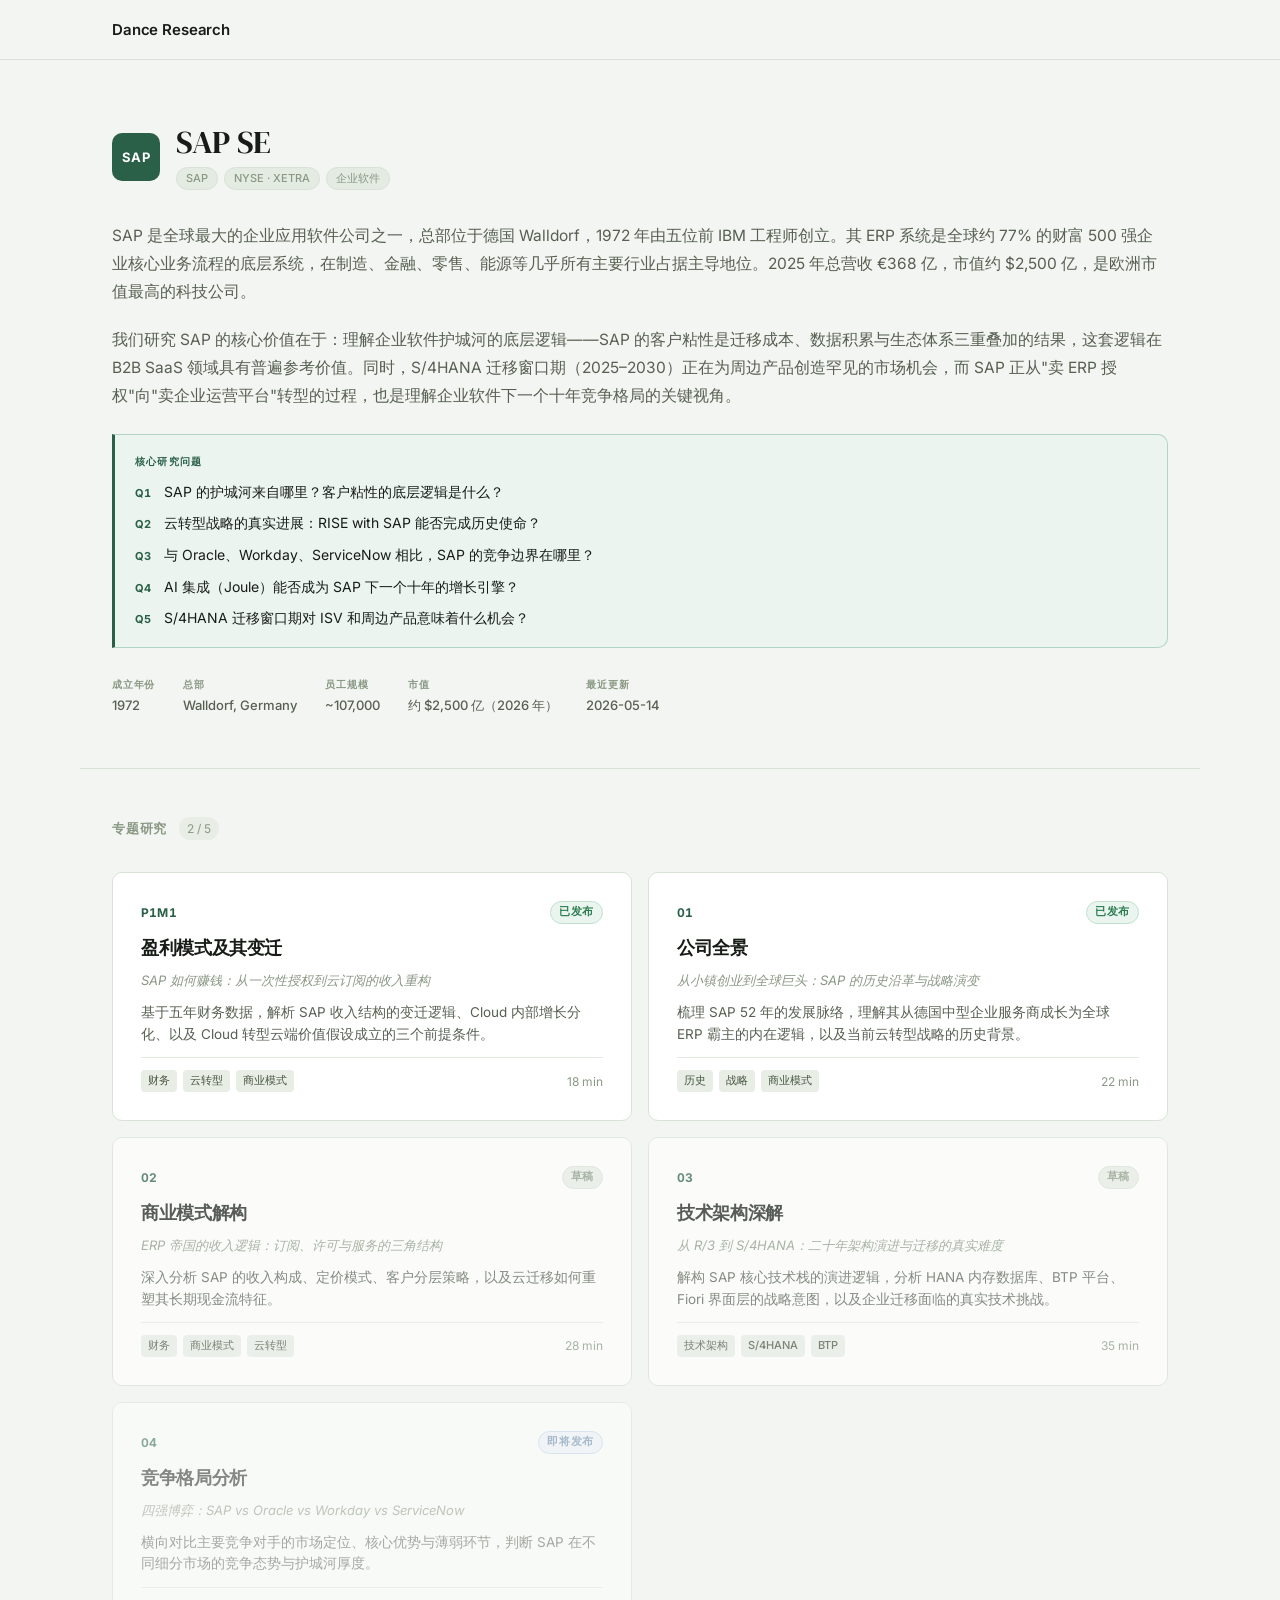
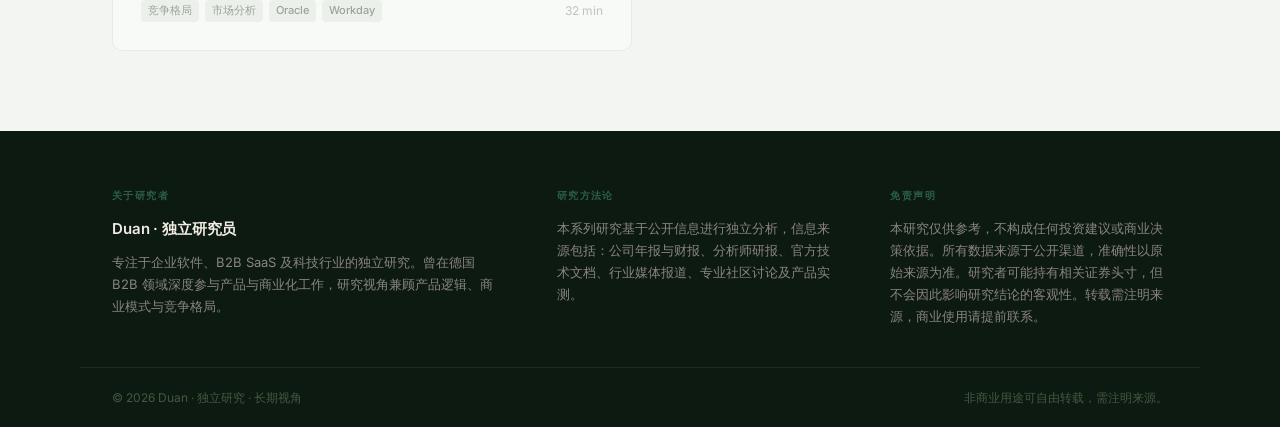
==== index.html @ 8d700269 "init: initial commit of SAP Research project" ====
<!DOCTYPE html>
<html lang="zh-CN">
<head>
  <meta charset="UTF-8">
  <meta name="viewport" content="width=device-width, initial-scale=1.0">
  <title>SAP Research</title>
  <link rel="stylesheet" href="assets/style.css">
</head>
<body>

  <div id="nav-mount"></div>

  <div class="page-layout" id="page-layout">
    <aside class="global-sidebar" id="sidebar-mount"></aside>
    <div class="page-content" id="view"></div>
  </div>

  <script src="config.js"></script>
  <script src="assets/script.js"></script>
  <script src="assets/router.js"></script>
</body>
</html>
---- assets/style.css ----
@import url('https://fonts.googleapis.com/css2?family=Inter:wght@300;400;500;600&family=DM+Serif+Display:ital@0;1&display=swap');

/* ─── Design Tokens ─────────────────────────────────── */
:root {
  --bg:           #F2F5F1;
  --surface:      #FFFFFF;
  --border:       #D9E2D6;
  --border-light: #E4EBE2;

  --text-1: #181C17;
  --text-2: #576052;
  --text-3: #8A9885;

  --accent:       #2A6048;
  --accent-hover: #1E4A36;
  --accent-bg:    #EBF4EF;
  --accent-border:#B2D4C2;

  --tag-bg:       #E8EDE6;
  --tag-text:     #475542;

  --font-sans: 'Inter', -apple-system, BlinkMacSystemFont, sans-serif;
  --font-serif: 'DM Serif Display', Georgia, serif;

  --nav-h: 60px;
  --radius: 6px;
  --radius-lg: 10px;
  --shadow-sm: 0 1px 4px rgba(0,0,0,.06);
  --shadow-md: 0 4px 16px rgba(0,0,0,.08);

  --transition: 150ms ease;
}

/* ─── Reset ──────────────────────────────────────────── */
*, *::before, *::after { box-sizing: border-box; margin: 0; padding: 0; }
html { font-size: 16px; scroll-behavior: smooth; }
body {
  font-family: var(--font-sans);
  background: var(--bg);
  color: var(--text-1);
  line-height: 1.6;
  -webkit-font-smoothing: antialiased;
}
a { color: inherit; text-decoration: none; }
img { max-width: 100%; display: block; }

/* ─── Navigation ─────────────────────────────────────── */
.nav {
  position: sticky;
  top: 0;
  z-index: 100;
  height: var(--nav-h);
  background: rgba(242,245,241,.94);
  backdrop-filter: blur(12px);
  border-bottom: 1px solid var(--border);
  display: flex;
  align-items: center;
}
.nav-inner {
  position: relative;
  width: 100%;
  max-width: 1120px;
  margin: 0 auto;
  padding: 0 32px;
  display: flex;
  align-items: center;
  justify-content: space-between;
}

/* ─── Nav: Sticky Article Title ──────────────────────── */
.nav-center-title {
  position: absolute;
  left: 50%;
  transform: translateX(-50%) translateY(5px);
  font-size: 13.5px;
  font-weight: 500;
  color: var(--text-2);
  opacity: 0;
  pointer-events: none;
  white-space: nowrap;
  overflow: hidden;
  text-overflow: ellipsis;
  max-width: 420px;
  font-family: var(--font-sans);
  transition: opacity 200ms ease, transform 200ms ease;
}
.nav.title-visible .nav-center-title {
  opacity: 1;
  transform: translateX(-50%) translateY(0);
}
.nav-logo {
  display: flex;
  align-items: center;
  gap: 10px;
  font-size: 15px;
  font-weight: 600;
  letter-spacing: -.01em;
  color: var(--text-1);
}
.nav-logo-mark {
  width: 28px;
  height: 28px;
  background: var(--accent);
  border-radius: 6px;
  display: flex;
  align-items: center;
  justify-content: center;
  color: #fff;
  font-size: 13px;
  font-weight: 700;
}
.nav-links {
  display: flex;
  align-items: center;
  gap: 28px;
  list-style: none;
}
.nav-links a {
  font-size: 13.5px;
  color: var(--text-2);
  transition: color var(--transition);
}
.nav-links a:hover { color: var(--text-1); }
.nav-links .active { color: var(--text-1); font-weight: 500; }

/* ─── Breadcrumb ─────────────────────────────────────── */
.breadcrumb {
  display: flex;
  align-items: center;
  gap: 8px;
  font-size: 12.5px;
  color: var(--text-3);
  padding: 16px 0 0;
}
.breadcrumb a { transition: color var(--transition); }
.breadcrumb a:hover { color: var(--text-2); }
.breadcrumb-sep { opacity: .4; }

/* ─── Global Page Layout ─────────────────────────────── */
.page-layout { display: block; }
.page-content { min-width: 0; }
.global-sidebar { display: none; }

/* ─── Hub: Hero ──────────────────────────────────────── */
.hub-hero {
  max-width: 1120px;
  margin: 0 auto;
  padding: 64px 32px 52px;
}

/* Logo + company name row */
.hub-company-id {
  display: flex;
  align-items: center;
  gap: 16px;
  margin-bottom: 32px;
}
.hub-logo {
  width: 48px;
  height: 48px;
  background: var(--accent);
  border-radius: 10px;
  display: flex;
  align-items: center;
  justify-content: center;
  font-size: 13px;
  font-weight: 700;
  color: #fff;
  letter-spacing: .04em;
  font-family: var(--font-sans);
  flex-shrink: 0;
}
.hub-hero-name {
  font-size: 32px;
  font-weight: 400;
  letter-spacing: -.01em;
  line-height: 1.15;
  color: var(--text-1);
  margin-bottom: 6px;
  font-family: var(--font-serif);
}
.hub-hero-badges {
  display: flex;
  gap: 6px;
  flex-wrap: wrap;
}
.hub-hero-badge {
  font-size: 11px;
  font-weight: 500;
  color: var(--text-3);
  background: var(--border-light);
  border: 1px solid var(--border);
  border-radius: 20px;
  padding: 2px 9px;
  font-family: var(--font-sans);
}

/* Body paragraphs */
.hub-para {
  font-size: 15.5px;
  line-height: 1.8;
  color: var(--text-2);
  font-family: var(--font-sans);
  margin-bottom: 20px;
}
.hub-para-motivation {
  color: var(--text-2);
}

/* Compact meta row */
.hub-meta-row {
  display: flex;
  gap: 28px;
  flex-wrap: wrap;
  margin-top: 28px;
}
.hub-meta-item {
  display: flex;
  flex-direction: column;
  gap: 3px;
}
.hub-meta-label {
  font-size: 10px;
  font-weight: 600;
  letter-spacing: .08em;
  text-transform: uppercase;
  color: var(--text-3);
  font-family: var(--font-sans);
}
.hub-meta-value {
  font-size: 13px;
  font-weight: 500;
  color: var(--text-2);
  font-family: var(--font-sans);
}

/* ─── Hub: Core Questions ────────────────────────────── */
.hub-questions {
  background: var(--accent-bg);
  border: 1px solid var(--accent-border);
  border-left: 3px solid var(--accent);
  border-radius: 0 var(--radius-lg) var(--radius-lg) 0;
  padding: 18px 20px;
  margin: 24px 0 28px;
  display: flex;
  flex-direction: column;
  gap: 10px;
}
.hub-questions-label {
  font-size: 10px;
  font-weight: 700;
  letter-spacing: .12em;
  text-transform: uppercase;
  color: var(--accent);
  margin-bottom: 2px;
}
.hub-question-item {
  display: flex;
  gap: 12px;
  align-items: baseline;
}
.hub-question-num {
  font-size: 11px;
  font-weight: 700;
  color: var(--accent);
  font-variant-numeric: tabular-nums;
  letter-spacing: .04em;
  flex-shrink: 0;
}
.hub-question-text {
  font-size: 14px;
  line-height: 1.55;
  color: var(--text-1);
}

/* ─── Hub: Topics ────────────────────────────────────── */
.hub-topics {
  max-width: 1120px;
  margin: 0 auto;
  padding: 48px 32px 80px;
  border-top: 1px solid var(--border);
}
.section-header {
  display: flex;
  align-items: baseline;
  gap: 12px;
  margin-bottom: 32px;
}
.section-title {
  font-size: 13px;
  font-weight: 600;
  letter-spacing: .06em;
  text-transform: uppercase;
  color: var(--text-3);
}
.section-count {
  font-size: 12px;
  color: var(--text-3);
  background: var(--tag-bg);
  border-radius: 20px;
  padding: 2px 8px;
}
.topics-grid {
  display: grid;
  grid-template-columns: repeat(2, 1fr);
  gap: 16px;
}
.topic-card {
  background: var(--surface);
  border: 1px solid var(--border);
  border-radius: var(--radius-lg);
  padding: 28px;
  position: relative;
  transition: border-color var(--transition), box-shadow var(--transition), transform var(--transition);
  display: flex;
  flex-direction: column;
  gap: 12px;
}
.topic-card:hover {
  border-color: var(--accent-border);
  box-shadow: var(--shadow-md);
  transform: translateY(-2px);
}
.topic-card.draft { opacity: .7; pointer-events: none; }
.topic-card.coming { opacity: .5; pointer-events: none; }
.topic-card-top {
  display: flex;
  align-items: center;
  justify-content: space-between;
}
.topic-num {
  font-size: 12px;
  font-weight: 700;
  color: var(--accent);
  font-variant-numeric: tabular-nums;
  letter-spacing: .02em;
}
.topic-status {
  font-size: 10.5px;
  font-weight: 600;
  letter-spacing: .06em;
  text-transform: uppercase;
  padding: 2px 8px;
  border-radius: 20px;
}
.status-published {
  background: #EAF5F0;
  color: #2E7D52;
  border: 1px solid #BFE0D0;
}
.status-draft {
  background: var(--tag-bg);
  color: var(--text-3);
  border: 1px solid var(--border);
}
.status-coming {
  background: #EFF4FB;
  color: #5E7FAA;
  border: 1px solid #C2D3EC;
}
.topic-title {
  font-size: 18px;
  font-weight: 600;
  letter-spacing: -.02em;
  line-height: 1.3;
  color: var(--text-1);
}
.topic-subtitle {
  font-size: 13px;
  color: var(--text-3);
  line-height: 1.45;
  font-style: italic;
}
.topic-summary {
  font-size: 13.5px;
  line-height: 1.6;
  color: var(--text-2);
  flex: 1;
}
.topic-footer {
  display: flex;
  align-items: center;
  justify-content: space-between;
  padding-top: 12px;
  border-top: 1px solid var(--border-light);
}
.topic-tags {
  display: flex;
  gap: 6px;
  flex-wrap: wrap;
}
.tag {
  font-size: 11px;
  font-weight: 500;
  color: var(--tag-text);
  background: var(--tag-bg);
  border-radius: 4px;
  padding: 2px 7px;
}
.topic-read-meta {
  font-size: 12px;
  color: var(--text-3);
  white-space: nowrap;
}

/* ─── Global Sidebar ─────────────────────────────────── */
.global-sidebar {
  position: sticky;
  top: var(--nav-h);
  height: calc(100vh - var(--nav-h));
  overflow-y: auto;
  border-right: 1px solid var(--border);
  background: var(--surface);
  scrollbar-width: thin;
  scrollbar-color: var(--border) transparent;
}
.sidebar-inner {
  padding: 24px 18px 32px;
}
.sidebar-header {
  font-size: 10px;
  font-weight: 700;
  letter-spacing: .12em;
  text-transform: uppercase;
  color: var(--text-3);
  margin-bottom: 6px;
}
.sidebar-series {
  font-size: 13.5px;
  font-weight: 600;
  color: var(--text-1);
  letter-spacing: -.01em;
  line-height: 1.3;
}
.sidebar-divider {
  height: 1px;
  background: var(--border-light);
  margin: 14px 0;
}
.sidebar-list {
  list-style: none;
  display: flex;
  flex-direction: column;
  gap: 1px;
}
.sidebar-item a,
.sidebar-item .sidebar-link-disabled {
  display: flex;
  align-items: center;
  gap: 8px;
  padding: 7px 8px;
  border-radius: var(--radius);
  text-decoration: none;
  transition: background var(--transition);
}
.sidebar-item a { cursor: pointer; }
.sidebar-item a:hover { background: var(--accent-bg); }
.sidebar-item.active a { background: var(--accent-bg); color: var(--accent); }
.sidebar-item.active .sidebar-num { color: var(--accent); }
.sidebar-item.active .sidebar-title-text { color: var(--accent); font-weight: 500; }
.sidebar-item .sidebar-link-disabled { cursor: default; opacity: .45; }
.sidebar-num {
  font-size: 10.5px;
  font-weight: 700;
  color: var(--accent);
  font-variant-numeric: tabular-nums;
  letter-spacing: .03em;
  flex-shrink: 0;
  min-width: 30px;
}
.sidebar-item .sidebar-link-disabled .sidebar-num { color: var(--text-3); }
.sidebar-title-text {
  font-size: 12.5px;
  line-height: 1.35;
  color: var(--text-1);
  flex: 1;
}
.sidebar-dot {
  width: 6px;
  height: 6px;
  border-radius: 50%;
  flex-shrink: 0;
}
.dot-published { background: #2E7D52; }
.dot-draft     { background: var(--border); }
.dot-coming    { background: #5E7FAA; }
.sidebar-period {
  font-size: 11px;
  color: var(--text-3);
  line-height: 1.5;
}

/* ─── About Page ─────────────────────────────────────── */
.about-wrap {
  padding: 40px 48px 80px;
  max-width: 800px;
}
.about-label {
  font-size: 10.5px;
  font-weight: 700;
  letter-spacing: .1em;
  text-transform: uppercase;
  color: var(--accent);
  margin-bottom: 10px;
}
.about-title {
  font-family: var(--font-serif);
  font-size: 26px;
  font-weight: 400;
  color: var(--text-1);
  margin-bottom: 16px;
  letter-spacing: -.01em;
  line-height: 1.25;
}
.about-body {
  font-size: 15px;
  line-height: 1.8;
  color: var(--text-2);
}
.about-body p { margin-bottom: 14px; }
.about-body p:last-child { margin-bottom: 0; }
.about-section { margin-bottom: 0; }
.about-divider {
  border: none;
  border-top: 1px solid var(--border);
  margin: 40px 0;
}

/* ─── Article Layout ─────────────────────────────────── */
.article-wrap {
  max-width: 1060px;
  margin: 0 auto;
  padding: 0;
}
.article-header {
  padding: 48px 0 40px;
  border-bottom: 1px solid var(--border);
  margin-bottom: 48px;
}
.article-topic-label {
  font-size: 11px;
  font-weight: 600;
  letter-spacing: .1em;
  text-transform: uppercase;
  color: var(--accent);
  margin-bottom: 16px;
}
.article-title {
  font-family: var(--font-serif);
  font-size: 40px;
  font-weight: 400;
  letter-spacing: -.01em;
  line-height: 1.15;
  color: var(--text-1);
  max-width: 700px;
  margin-bottom: 12px;
}
.article-subtitle {
  font-family: var(--font-serif);
  font-size: 17px;
  line-height: 1.55;
  color: var(--text-2);
  max-width: 640px;
  margin-bottom: 24px;
}
.article-meta {
  display: flex;
  align-items: center;
  gap: 16px;
  flex-wrap: wrap;
}
.article-meta-item {
  font-size: 12.5px;
  color: var(--text-3);
  display: flex;
  align-items: center;
  gap: 5px;
}
.article-meta-item svg { opacity: .5; }
.article-meta-divider {
  width: 3px;
  height: 3px;
  border-radius: 50%;
  background: var(--text-3);
  opacity: .4;
}

/* Article body — flex, content + sticky TOC */
.article-body {
  display: flex;
  align-items: flex-start;
  gap: 24px;
  padding-bottom: 80px;
}
.article-content {
  flex: 1;
  max-width: 740px;
  min-width: 0;
}

/* TOC panel — collapsed by default, expand on hover */
.toc-panel {
  width: 26px;
  flex-shrink: 0;
  overflow: hidden;
  opacity: 0.35;
  transition: width 220ms ease, opacity 180ms ease;
  cursor: pointer;
}
.toc-panel:hover {
  width: 220px;
  opacity: 1;
}
.toc-panel.scroll-dimmed        { opacity: 0.12; }
.toc-panel.scroll-dimmed:hover  { opacity: 1; }

.toc-inner {
  position: sticky;
  top: calc(var(--nav-h) + 24px);
  min-width: 220px;
  max-height: calc(100vh - var(--nav-h) - 48px);
  overflow-y: auto;
  overflow-x: hidden;
  padding: 10px 0;
  scrollbar-width: none;
}
.toc-inner::-webkit-scrollbar { display: none; }
.toc-title {
  font-size: 10.5px;
  font-weight: 600;
  letter-spacing: .1em;
  text-transform: uppercase;
  color: var(--text-3);
  margin-bottom: 14px;
}
.toc-list {
  list-style: none;
  display: flex;
  flex-direction: column;
  gap: 2px;
}
.toc-item a {
  display: block;
  font-size: 12.5px;
  line-height: 1.45;
  color: var(--text-3);
  padding: 4px 10px;
  border-left: 2px solid var(--border);
  transition: color var(--transition), border-color var(--transition);
}
.toc-item a:hover { color: var(--text-2); border-color: var(--text-3); }
.toc-item.active a { color: var(--accent); border-color: var(--accent); font-weight: 500; }
.toc-item.h3 a { padding-left: 20px; font-size: 12px; }

/* ─── TOC Item Components (used inside .toc-inner) ───── */
.toc-float-header {
  font-size: 10px;
  font-weight: 700;
  letter-spacing: .12em;
  text-transform: uppercase;
  color: var(--text-3);
  padding: 2px 6px 8px 6px;
  border-bottom: 1px solid var(--border-light);
  margin-bottom: 4px;
  white-space: nowrap;
  font-family: var(--font-sans);
}
.toc-float-item {
  display: flex;
  align-items: center;
  text-decoration: none;
  color: inherit;
  padding: 3px 0;
  transition: background var(--transition);
}
.toc-float-dot {
  width: 26px;
  display: flex;
  align-items: center;
  justify-content: center;
  flex-shrink: 0;
}
.toc-float-dot-inner {
  width: 5px;
  height: 5px;
  border-radius: 50%;
  background: var(--border);
  flex-shrink: 0;
  transition: background var(--transition), transform var(--transition);
}
.toc-float-item.h3 .toc-float-dot-inner {
  width: 3px;
  height: 3px;
}
.toc-float-item.active .toc-float-dot-inner {
  background: var(--accent);
  transform: scale(1.3);
}
.toc-float-text {
  font-size: 12px;
  line-height: 1.4;
  color: var(--text-3);
  white-space: nowrap;
  overflow: hidden;
  text-overflow: ellipsis;
  max-width: 188px;
  font-family: var(--font-sans);
  transition: color var(--transition);
}
.toc-float-item.h3 .toc-float-text {
  font-size: 11px;
  padding-left: 6px;
}
.toc-float-item:hover .toc-float-text { color: var(--text-2); }
.toc-float-item.active .toc-float-text {
  color: var(--accent);
  font-weight: 500;
}

/* ─── Home Page: Sidebar Always Visible ──────────────── */
.page-layout.has-sidebar {
  display: flex;
  align-items: flex-start;
  max-width: 1120px;
  margin: 0 auto;
}
.page-layout.has-sidebar .page-content {
  flex: 1;
  min-width: 0;
  order: 0;
}
.page-layout.has-sidebar .global-sidebar {
  display: block;
  width: 260px;
  flex-shrink: 0;
  order: 1;
  position: sticky;
  top: var(--nav-h);
  height: calc(100vh - var(--nav-h));
  overflow-y: auto;
  border-left: 1px solid var(--border);
  background: var(--surface);
  scrollbar-width: thin;
  scrollbar-color: var(--border) transparent;
}

/* ─── Article Typography ─────────────────────────────── */
.article-content h2 {
  font-family: var(--font-serif);
  font-size: 26px;
  font-weight: 400;
  letter-spacing: -.01em;
  line-height: 1.25;
  color: var(--text-1);
  margin-top: 60px;
  margin-bottom: 18px;
  padding-top: 28px;
  border-top: 1px solid var(--border);
}
.article-content h2:first-child {
  margin-top: 0;
  border-top: none;
  padding-top: 0;
}
.article-content h3 {
  font-family: var(--font-sans);
  font-size: 15px;
  font-weight: 600;
  letter-spacing: .01em;
  text-transform: uppercase;
  color: var(--text-2);
  margin-top: 36px;
  margin-bottom: 12px;
}
.article-content p {
  font-family: var(--font-sans);
  font-size: 15.5px;
  line-height: 1.85;
  color: var(--text-1);
  margin-bottom: 18px;
}
.article-content ul, .article-content ol {
  font-family: var(--font-sans);
  font-size: 15px;
  line-height: 1.75;
  color: var(--text-1);
  padding-left: 20px;
  margin-bottom: 18px;
  display: flex;
  flex-direction: column;
  gap: 4px;
}
.article-content li::marker { color: var(--accent); }
.article-content strong {
  font-weight: 600;
  color: var(--text-1);
  font-family: var(--font-sans);
  font-size: .94em;
}
.article-content blockquote {
  margin: 28px 0;
  padding: 16px 20px;
  border-left: 3px solid var(--accent);
  background: var(--accent-bg);
  border-radius: 0 var(--radius) var(--radius) 0;
}
.article-content blockquote p {
  color: var(--text-2);
  font-style: italic;
  margin-bottom: 0;
  font-size: 15px;
  font-family: var(--font-serif);
}
.article-content .section-num {
  display: inline-block;
  font-size: 11px;
  font-weight: 700;
  color: var(--accent);
  letter-spacing: .08em;
  margin-bottom: 6px;
  font-family: var(--font-sans);
}

/* Callout box */
.callout {
  background: var(--surface);
  border: 1px solid var(--border);
  border-left: 3px solid var(--accent);
  border-radius: 0 var(--radius-lg) var(--radius-lg) 0;
  padding: 18px 20px;
  margin: 28px 0;
}
.callout-label {
  font-size: 10.5px;
  font-weight: 700;
  letter-spacing: .1em;
  text-transform: uppercase;
  color: var(--accent);
  margin-bottom: 8px;
  font-family: var(--font-sans);
}
.callout p {
  font-size: 14px;
  line-height: 1.65;
  color: var(--text-2);
  margin-bottom: 0;
  font-family: var(--font-sans);
}

/* Inline table */
.data-table {
  width: 100%;
  border-collapse: collapse;
  margin: 24px 0;
  font-family: var(--font-sans);
  font-size: 13.5px;
}
.data-table th {
  text-align: left;
  font-size: 11px;
  font-weight: 600;
  letter-spacing: .06em;
  text-transform: uppercase;
  color: var(--text-3);
  padding: 8px 12px;
  border-bottom: 1px solid var(--border);
}
.data-table td {
  padding: 10px 12px;
  border-bottom: 1px solid var(--border-light);
  color: var(--text-2);
  line-height: 1.5;
}
.data-table tr:last-child td { border-bottom: none; }
.data-table tr:hover td { background: var(--accent-bg); }

/* ─── Article Footer ─────────────────────────────────── */
.article-end {
  margin-top: 64px;
  padding-top: 32px;
  border-top: 1px solid var(--border);
}
.article-end-section {
  margin-bottom: 28px;
}
.article-end-label {
  font-size: 10.5px;
  font-weight: 600;
  letter-spacing: .1em;
  text-transform: uppercase;
  color: var(--text-3);
  margin-bottom: 10px;
  font-family: var(--font-sans);
}
.article-end p, .article-end li {
  font-size: 13px;
  line-height: 1.65;
  color: var(--text-3);
  font-family: var(--font-sans);
}
.article-end ul { padding-left: 16px; }
.article-end li { margin-bottom: 4px; }

/* ─── Rich Footer ────────────────────────────────────── */
.page-footer {
  background: #0D1A12;
  margin-top: 0;
}
.footer-body {
  max-width: 1120px;
  margin: 0 auto;
  padding: 56px 32px 40px;
  display: grid;
  grid-template-columns: 1.4fr 1fr 1fr;
  gap: 56px;
}
.footer-col-label {
  font-size: 10px;
  font-weight: 700;
  letter-spacing: .14em;
  text-transform: uppercase;
  color: var(--accent);
  margin-bottom: 14px;
  font-family: var(--font-sans);
}
.footer-col-title {
  font-size: 15px;
  font-weight: 600;
  color: #F0EBE3;
  margin-bottom: 10px;
  font-family: var(--font-sans);
  letter-spacing: -.01em;
}
.footer-col-body {
  font-size: 13px;
  line-height: 1.7;
  color: #8A8480;
  font-family: var(--font-sans);
}
.footer-col-body p { margin-bottom: 10px; }
.footer-col-body p:last-child { margin-bottom: 0; }

.footer-bar {
  border-top: 1px solid #1C2E22;
  max-width: 1120px;
  margin: 0 auto;
  padding: 20px 32px;
  display: flex;
  align-items: center;
  justify-content: space-between;
}
.footer-bar-left {
  font-size: 12px;
  color: #445840;
  font-family: var(--font-sans);
}
.footer-bar-right {
  font-size: 12px;
  color: #445840;
  font-family: var(--font-sans);
}

/* ─── SPA View States ────────────────────────────────── */
.view-loading {
  padding: 80px 40px;
  color: var(--text-3);
  font-size: 14px;
}
.view-error {
  padding: 80px 40px;
  color: var(--text-2);
  font-size: 15px;
  line-height: 1.8;
}
.view-error code {
  font-family: 'SF Mono', 'Fira Code', monospace;
  background: var(--tag-bg);
  padding: 2px 6px;
  border-radius: 4px;
  font-size: 13px;
}
.view-error a {
  color: var(--accent);
}
.view-error a:hover {
  text-decoration: underline;
}

/* ─── Responsive ─────────────────────────────────────── */
@media (max-width: 960px) {
  .topics-grid { grid-template-columns: 1fr; }
  .article-body { flex-direction: column; }
  .toc-panel { display: none; }
  .page-layout.has-sidebar { display: block; }
  .page-layout.has-sidebar .global-sidebar { display: none; }
}
@media (max-width: 600px) {
  .nav-links { display: none; }
  .nav-center-title { display: none; }
  .hub-hero { padding: 40px 20px 36px; }
  .hub-topics { padding: 32px 20px 60px; }
  .article-wrap { padding: 0 20px 0; }
  .article-body { padding-bottom: 60px; }
  .hub-hero-name { font-size: 26px; }
  .article-title { font-size: 28px; }
}
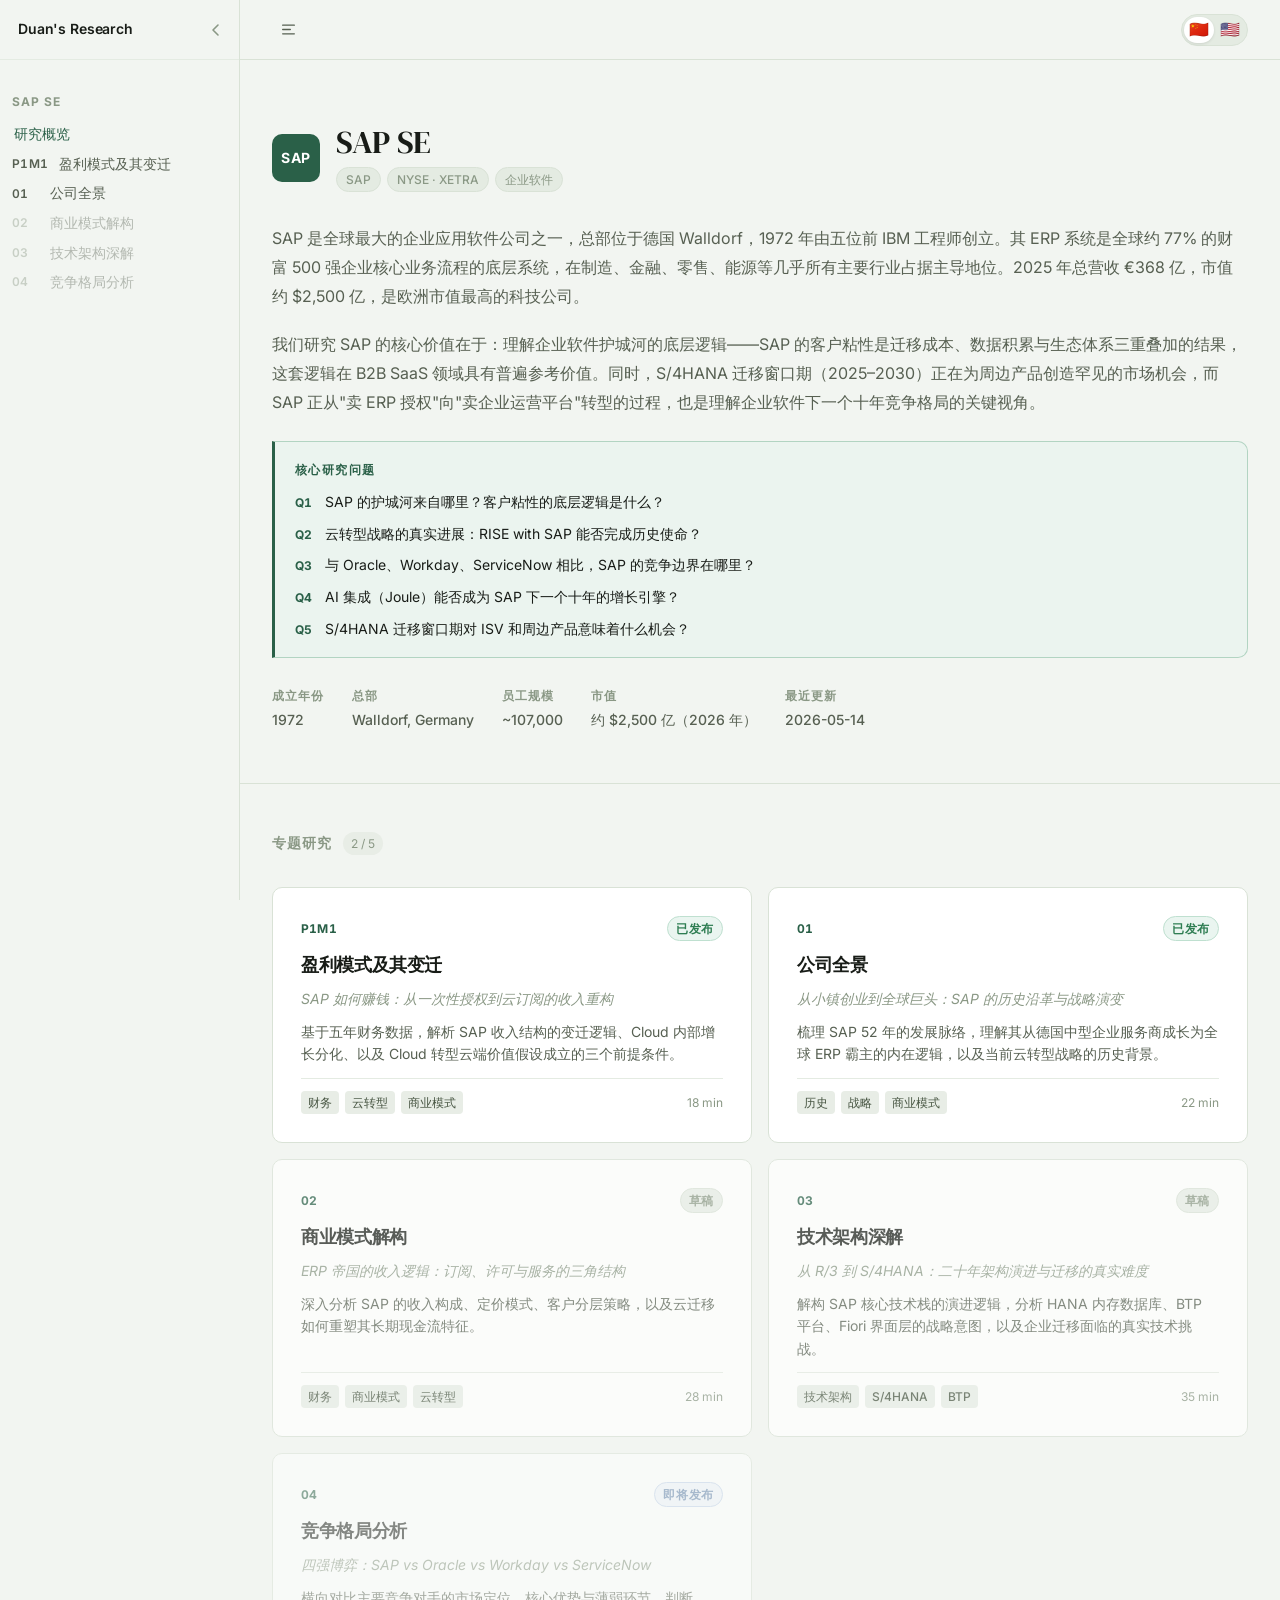
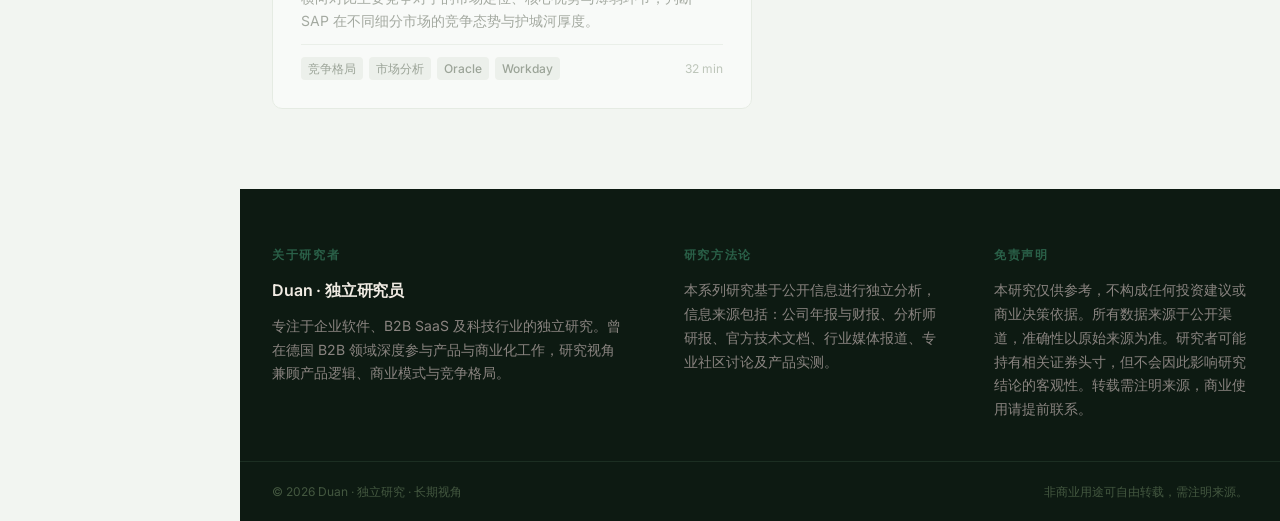
==== commit 9971fd01: "refactor: migrate to docs-style left sidebar layout - Replace right-side hub sidebar with persistent" ====
--- a/index.html
+++ b/index.html
@@ -8,11 +8,27 @@
 </head>
 <body>
 
-  <div id="nav-mount"></div>
+  <div class="app-shell" id="app-shell">
 
-  <div class="page-layout" id="page-layout">
-    <aside class="global-sidebar" id="sidebar-mount"></aside>
-    <div class="page-content" id="view"></div>
+    <!-- Left sidebar (persistent docs-style navigation) -->
+    <aside class="left-sidebar" id="left-sidebar">
+      <div class="left-sidebar-header">
+        <a href="#/" class="left-sidebar-brand">Duan's Research</a>
+        <button class="sidebar-collapse-btn" onclick="toggleSidebar()" title="收起侧边栏" aria-label="收起侧边栏">
+          <svg width="14" height="14" viewBox="0 0 14 14" fill="none" xmlns="http://www.w3.org/2000/svg">
+            <path d="M9 2L4 7L9 12" stroke="currentColor" stroke-width="1.6" stroke-linecap="round" stroke-linejoin="round"/>
+          </svg>
+        </button>
+      </div>
+      <div id="sidebar-mount"></div>
+    </aside>
+
+    <!-- Right content column -->
+    <div class="app-content" id="app-content">
+      <div id="nav-mount"></div>
+      <div class="page-content" id="view"></div>
+    </div>
+
   </div>
 
   <script src="config.js"></script>
--- a/assets/style.css
+++ b/assets/style.css
@@ -22,6 +22,16 @@
   --font-sans: 'Inter', -apple-system, BlinkMacSystemFont, sans-serif;
   --font-serif: 'DM Serif Display', Georgia, serif;
 
+  /* ── Font size scale ── */
+  --fs-annotation: 12px;   /* labels, captions, table headers, tags, footnotes */
+  --fs-ui:         14px;   /* nav, tables, TOC, meta, breadcrumb, sidebar body */
+  --fs-body:       16px;   /* article paragraphs, h3 */
+  --fs-heading-sm: 18px;   /* card titles, article subtitle */
+  --fs-heading:    24px;   /* h2 section headings */
+  --fs-heading-lg: 32px;   /* hero / page-level titles */
+  --fs-display:    40px;   /* article main title */
+  --fs-stat:       28px;   /* data visualisation large numbers */
+
   --nav-h: 60px;
   --radius: 6px;
   --radius-lg: 10px;
@@ -29,6 +39,8 @@
   --shadow-md: 0 4px 16px rgba(0,0,0,.08);
 
   --transition: 150ms ease;
+
+  --page-gutter: 32px;
 }
 
 /* ─── Reset ──────────────────────────────────────────── */
@@ -61,7 +73,7 @@
   width: 100%;
   max-width: 1120px;
   margin: 0 auto;
-  padding: 0 32px;
+  padding: 0 var(--page-gutter);
   display: flex;
   align-items: center;
   justify-content: space-between;
@@ -72,7 +84,7 @@
   position: absolute;
   left: 50%;
   transform: translateX(-50%) translateY(5px);
-  font-size: 13.5px;
+  font-size: var(--fs-ui);
   font-weight: 500;
   color: var(--text-2);
   opacity: 0;
@@ -92,7 +104,7 @@
   display: flex;
   align-items: center;
   gap: 10px;
-  font-size: 15px;
+  font-size: var(--fs-body);
   font-weight: 600;
   letter-spacing: -.01em;
   color: var(--text-1);
@@ -106,7 +118,7 @@
   align-items: center;
   justify-content: center;
   color: #fff;
-  font-size: 13px;
+  font-size: var(--fs-ui);
   font-weight: 700;
 }
 .nav-links {
@@ -116,19 +128,68 @@
   list-style: none;
 }
 .nav-links a {
-  font-size: 13.5px;
+  font-size: var(--fs-ui);
   color: var(--text-2);
   transition: color var(--transition);
 }
 .nav-links a:hover { color: var(--text-1); }
 .nav-links .active { color: var(--text-1); font-weight: 500; }
 
+/* ─── Language Switcher ─────────────────────────────── */
+.lang-switcher {
+  display: flex;
+  align-items: center;
+  gap: 1px;
+  background: var(--border-light);
+  border: 1px solid var(--border);
+  border-radius: 20px;
+  padding: 2px;
+}
+.lang-btn {
+  display: flex;
+  align-items: center;
+  justify-content: center;
+  width: 30px;
+  height: 26px;
+  border: none;
+  background: transparent;
+  border-radius: 16px;
+  cursor: pointer;
+  font-size: 16px;
+  line-height: 1;
+  transition: background var(--transition), box-shadow var(--transition);
+  user-select: none;
+}
+.lang-btn.active {
+  background: var(--surface);
+  box-shadow: 0 1px 3px rgba(0,0,0,.10);
+}
+.lang-btn:hover:not(.active) {
+  background: rgba(255,255,255,.55);
+}
+.lang-tooltip {
+  position: fixed;
+  transform: translateX(-50%);
+  background: var(--text-1);
+  color: #fff;
+  font-size: var(--fs-annotation);
+  font-family: var(--font-sans);
+  padding: 5px 10px;
+  border-radius: var(--radius);
+  pointer-events: none;
+  opacity: 0;
+  transition: opacity 150ms ease;
+  white-space: nowrap;
+  z-index: 200;
+}
+.lang-tooltip.visible { opacity: 1; }
+
 /* ─── Breadcrumb ─────────────────────────────────────── */
 .breadcrumb {
   display: flex;
   align-items: center;
   gap: 8px;
-  font-size: 12.5px;
+  font-size: var(--fs-annotation);
   color: var(--text-3);
   padding: 16px 0 0;
 }
@@ -136,7 +197,141 @@
 .breadcrumb a:hover { color: var(--text-2); }
 .breadcrumb-sep { opacity: .4; }
 
-/* ─── Global Page Layout ─────────────────────────────── */
+/* ─── Docs App Shell ─────────────────────────────────── */
+.app-shell {
+  display: block;
+}
+
+/* Left sidebar: fixed, full height, collapsible */
+.left-sidebar {
+  position: fixed;
+  left: 0;
+  top: 0;
+  width: 240px;
+  height: 100vh;
+  overflow-y: auto;
+  overflow-x: hidden;
+  background: var(--bg);
+  border-right: 1px solid var(--border);
+  z-index: 50;
+  display: flex;
+  flex-direction: column;
+  transition: width 240ms cubic-bezier(.4, 0, .2, 1),
+              border-color 240ms cubic-bezier(.4, 0, .2, 1);
+  scrollbar-width: thin;
+  scrollbar-color: var(--border) transparent;
+}
+.left-sidebar.collapsed {
+  width: 0;
+  border-right-color: transparent;
+}
+
+/* Sticky header inside sidebar */
+.left-sidebar-header {
+  position: sticky;
+  top: 0;
+  z-index: 10;
+  display: flex;
+  align-items: center;
+  justify-content: space-between;
+  height: var(--nav-h);
+  padding: 0 10px 0 18px;
+  background: var(--bg);
+  border-bottom: 1px solid var(--border-light);
+  flex-shrink: 0;
+  min-width: 240px;
+}
+/* Brand shown in sidebar when expanded */
+.left-sidebar-brand {
+  font-size: var(--fs-ui);
+  font-weight: 600;
+  color: var(--text-1);
+  letter-spacing: -.01em;
+  white-space: nowrap;
+  text-decoration: none;
+}
+.left-sidebar-brand:hover { color: var(--accent); }
+
+/* Sidebar collapse button (top-right of sidebar) */
+.sidebar-collapse-btn {
+  width: 28px;
+  height: 28px;
+  border: none;
+  background: transparent;
+  cursor: pointer;
+  display: flex;
+  align-items: center;
+  justify-content: center;
+  border-radius: var(--radius);
+  color: var(--text-3);
+  transition: background var(--transition), color var(--transition);
+  flex-shrink: 0;
+}
+.sidebar-collapse-btn:hover {
+  background: var(--accent-bg);
+  color: var(--accent);
+}
+
+/* Inner nav content (min-width prevents reflow during animation) */
+.sidebar-nav-inner {
+  min-width: 240px;
+  width: 240px;
+  padding: 12px 0 32px;
+  flex: 1;
+}
+
+/* Content column: push right of sidebar */
+.app-content {
+  margin-left: 240px;
+  min-height: 100vh;
+  display: flex;
+  flex-direction: column;
+  transition: margin-left 240ms cubic-bezier(.4, 0, .2, 1);
+}
+.app-shell.sidebar-collapsed .app-content {
+  margin-left: 0;
+}
+
+/* Nav sidebar toggle (hamburger in top bar) */
+.nav-sidebar-toggle {
+  width: 32px;
+  height: 32px;
+  border: none;
+  background: transparent;
+  cursor: pointer;
+  display: flex;
+  align-items: center;
+  justify-content: center;
+  border-radius: var(--radius);
+  color: var(--text-2);
+  transition: color var(--transition);
+  flex-shrink: 0;
+}
+.nav-sidebar-toggle:hover { color: var(--text-1); }
+
+.nav-left-group {
+  display: flex;
+  align-items: center;
+  gap: 8px;
+}
+
+/* Brand in nav: only visible when sidebar is collapsed */
+.nav-collapsed-brand {
+  font-size: var(--fs-ui);
+  font-weight: 600;
+  color: var(--text-1);
+  letter-spacing: -.01em;
+  text-decoration: none;
+  opacity: 0;
+  pointer-events: none;
+  transition: opacity 200ms ease;
+}
+.app-shell.sidebar-collapsed .nav-collapsed-brand {
+  opacity: 1;
+  pointer-events: auto;
+}
+
+/* ─── Global Page Layout (legacy, unused in new shell) ── */
 .page-layout { display: block; }
 .page-content { min-width: 0; }
 .global-sidebar { display: none; }
@@ -145,7 +340,7 @@
 .hub-hero {
   max-width: 1120px;
   margin: 0 auto;
-  padding: 64px 32px 52px;
+  padding: 64px var(--page-gutter) 52px;
 }
 
 /* Logo + company name row */
@@ -163,7 +358,7 @@
   display: flex;
   align-items: center;
   justify-content: center;
-  font-size: 13px;
+  font-size: var(--fs-ui);
   font-weight: 700;
   color: #fff;
   letter-spacing: .04em;
@@ -171,7 +366,7 @@
   flex-shrink: 0;
 }
 .hub-hero-name {
-  font-size: 32px;
+  font-size: var(--fs-heading-lg);
   font-weight: 400;
   letter-spacing: -.01em;
   line-height: 1.15;
@@ -185,7 +380,7 @@
   flex-wrap: wrap;
 }
 .hub-hero-badge {
-  font-size: 11px;
+  font-size: var(--fs-annotation);
   font-weight: 500;
   color: var(--text-3);
   background: var(--border-light);
@@ -197,7 +392,7 @@
 
 /* Body paragraphs */
 .hub-para {
-  font-size: 15.5px;
+  font-size: var(--fs-body);
   line-height: 1.8;
   color: var(--text-2);
   font-family: var(--font-sans);
@@ -220,7 +415,7 @@
   gap: 3px;
 }
 .hub-meta-label {
-  font-size: 10px;
+  font-size: var(--fs-annotation);
   font-weight: 600;
   letter-spacing: .08em;
   text-transform: uppercase;
@@ -228,7 +423,7 @@
   font-family: var(--font-sans);
 }
 .hub-meta-value {
-  font-size: 13px;
+  font-size: var(--fs-ui);
   font-weight: 500;
   color: var(--text-2);
   font-family: var(--font-sans);
@@ -247,7 +442,7 @@
   gap: 10px;
 }
 .hub-questions-label {
-  font-size: 10px;
+  font-size: var(--fs-annotation);
   font-weight: 700;
   letter-spacing: .12em;
   text-transform: uppercase;
@@ -260,7 +455,7 @@
   align-items: baseline;
 }
 .hub-question-num {
-  font-size: 11px;
+  font-size: var(--fs-annotation);
   font-weight: 700;
   color: var(--accent);
   font-variant-numeric: tabular-nums;
@@ -268,7 +463,7 @@
   flex-shrink: 0;
 }
 .hub-question-text {
-  font-size: 14px;
+  font-size: var(--fs-ui);
   line-height: 1.55;
   color: var(--text-1);
 }
@@ -277,7 +472,7 @@
 .hub-topics {
   max-width: 1120px;
   margin: 0 auto;
-  padding: 48px 32px 80px;
+  padding: 48px var(--page-gutter) 80px;
   border-top: 1px solid var(--border);
 }
 .section-header {
@@ -287,14 +482,14 @@
   margin-bottom: 32px;
 }
 .section-title {
-  font-size: 13px;
+  font-size: var(--fs-ui);
   font-weight: 600;
   letter-spacing: .06em;
   text-transform: uppercase;
   color: var(--text-3);
 }
 .section-count {
-  font-size: 12px;
+  font-size: var(--fs-annotation);
   color: var(--text-3);
   background: var(--tag-bg);
   border-radius: 20px;
@@ -329,14 +524,14 @@
   justify-content: space-between;
 }
 .topic-num {
-  font-size: 12px;
+  font-size: var(--fs-annotation);
   font-weight: 700;
   color: var(--accent);
   font-variant-numeric: tabular-nums;
   letter-spacing: .02em;
 }
 .topic-status {
-  font-size: 10.5px;
+  font-size: var(--fs-annotation);
   font-weight: 600;
   letter-spacing: .06em;
   text-transform: uppercase;
@@ -359,20 +554,20 @@
   border: 1px solid #C2D3EC;
 }
 .topic-title {
-  font-size: 18px;
+  font-size: var(--fs-heading-sm);
   font-weight: 600;
   letter-spacing: -.02em;
   line-height: 1.3;
   color: var(--text-1);
 }
 .topic-subtitle {
-  font-size: 13px;
+  font-size: var(--fs-ui);
   color: var(--text-3);
   line-height: 1.45;
   font-style: italic;
 }
 .topic-summary {
-  font-size: 13.5px;
+  font-size: var(--fs-ui);
   line-height: 1.6;
   color: var(--text-2);
   flex: 1;
@@ -390,7 +585,7 @@
   flex-wrap: wrap;
 }
 .tag {
-  font-size: 11px;
+  font-size: var(--fs-annotation);
   font-weight: 500;
   color: var(--tag-text);
   background: var(--tag-bg);
@@ -398,105 +593,103 @@
   padding: 2px 7px;
 }
 .topic-read-meta {
-  font-size: 12px;
+  font-size: var(--fs-annotation);
   color: var(--text-3);
   white-space: nowrap;
 }
 
-/* ─── Global Sidebar ─────────────────────────────────── */
-.global-sidebar {
-  position: sticky;
-  top: var(--nav-h);
-  height: calc(100vh - var(--nav-h));
-  overflow-y: auto;
-  border-right: 1px solid var(--border);
-  background: var(--surface);
-  scrollbar-width: thin;
-  scrollbar-color: var(--border) transparent;
-}
-.sidebar-inner {
-  padding: 24px 18px 32px;
-}
-.sidebar-header {
-  font-size: 10px;
+/* ─── Left Sidebar Navigation ────────────────────────── */
+.sidebar-section-label {
+  font-size: var(--fs-annotation);
   font-weight: 700;
-  letter-spacing: .12em;
-  text-transform: uppercase;
-  color: var(--text-3);
-  margin-bottom: 6px;
-}
-.sidebar-series {
-  font-size: 13.5px;
-  font-weight: 600;
-  color: var(--text-1);
-  letter-spacing: -.01em;
-  line-height: 1.3;
+  letter-spacing: .08em;
+  text-transform: uppercase;
+  color: var(--text-3);
+  padding: 20px 12px 6px;
 }
 .sidebar-divider {
   height: 1px;
   background: var(--border-light);
-  margin: 14px 0;
+  margin: 8px 0;
 }
 .sidebar-list {
   list-style: none;
   display: flex;
   flex-direction: column;
-  gap: 1px;
-}
-.sidebar-item a,
-.sidebar-item .sidebar-link-disabled {
-  display: flex;
-  align-items: center;
-  gap: 8px;
-  padding: 7px 8px;
-  border-radius: var(--radius);
+  gap: 0;
+  padding: 2px 0;
+}
+/* Nav link */
+.sidebar-link,
+.sidebar-link-disabled {
+  display: flex;
+  align-items: center;
+  gap: 10px;
+  padding: 5px 12px;
   text-decoration: none;
-  transition: background var(--transition);
-}
-.sidebar-item a { cursor: pointer; }
-.sidebar-item a:hover { background: var(--accent-bg); }
-.sidebar-item.active a { background: var(--accent-bg); color: var(--accent); }
-.sidebar-item.active .sidebar-num { color: var(--accent); }
-.sidebar-item.active .sidebar-title-text { color: var(--accent); font-weight: 500; }
-.sidebar-item .sidebar-link-disabled { cursor: default; opacity: .45; }
-.sidebar-num {
-  font-size: 10.5px;
-  font-weight: 700;
-  color: var(--accent);
+  transition: color var(--transition);
+  cursor: pointer;
+  color: var(--text-2);
+}
+.sidebar-link:hover { color: var(--text-1); }
+
+/* Active: text highlight only, no background */
+.sidebar-item.active .sidebar-link { color: var(--accent); }
+.sidebar-item.active .sidebar-item-num { color: var(--accent); }
+.sidebar-item.active .sidebar-item-title { color: var(--accent); font-weight: 500; }
+
+/* Disabled (draft/coming) */
+.sidebar-link-disabled {
+  cursor: default;
+  opacity: .4;
+  pointer-events: none;
+  display: flex;
+  align-items: center;
+  gap: 10px;
+  padding: 5px 12px;
+}
+
+.sidebar-item-num {
+  font-size: var(--fs-annotation);
+  font-weight: 600;
+  color: var(--text-3);
   font-variant-numeric: tabular-nums;
-  letter-spacing: .03em;
+  letter-spacing: .04em;
   flex-shrink: 0;
-  min-width: 30px;
-}
-.sidebar-item .sidebar-link-disabled .sidebar-num { color: var(--text-3); }
-.sidebar-title-text {
-  font-size: 12.5px;
-  line-height: 1.35;
-  color: var(--text-1);
+  min-width: 28px;
+}
+.sidebar-item.published .sidebar-item-num { color: var(--text-2); }
+
+.sidebar-item-title {
   flex: 1;
-}
-.sidebar-dot {
-  width: 6px;
-  height: 6px;
-  border-radius: 50%;
-  flex-shrink: 0;
-}
-.dot-published { background: #2E7D52; }
-.dot-draft     { background: var(--border); }
-.dot-coming    { background: #5E7FAA; }
-.sidebar-period {
-  font-size: 11px;
-  color: var(--text-3);
-  line-height: 1.5;
-}
+  min-width: 0;
+  font-size: var(--fs-ui);
+  line-height: 1.4;
+  color: inherit;
+  white-space: nowrap;
+  overflow: hidden;
+  text-overflow: ellipsis;
+}
+
+.sidebar-dot { display: none; } /* dots removed per minimal design */
+
+/* ─── Legacy Global Sidebar (kept for compat) ─────────── */
+.global-sidebar { display: none; }
+.sidebar-inner { padding: 24px 18px 32px; }
+.sidebar-header {
+  font-size: var(--fs-annotation); font-weight: 700;
+  letter-spacing: .12em; text-transform: uppercase; color: var(--text-3); margin-bottom: 6px;
+}
+.sidebar-series { font-size: var(--fs-ui); font-weight: 600; color: var(--text-1); }
+.sidebar-period { font-size: var(--fs-annotation); color: var(--text-3); line-height: 1.5; }
 
 /* ─── About Page ─────────────────────────────────────── */
 .about-wrap {
-  padding: 40px 48px 80px;
+  padding: 40px var(--page-gutter) 80px;
   max-width: 800px;
 }
 .about-label {
-  font-size: 10.5px;
+  font-size: var(--fs-annotation);
   font-weight: 700;
   letter-spacing: .1em;
   text-transform: uppercase;
@@ -505,7 +698,7 @@
 }
 .about-title {
   font-family: var(--font-serif);
-  font-size: 26px;
+  font-size: var(--fs-heading);
   font-weight: 400;
   color: var(--text-1);
   margin-bottom: 16px;
@@ -513,7 +706,7 @@
   line-height: 1.25;
 }
 .about-body {
-  font-size: 15px;
+  font-size: var(--fs-body);
   line-height: 1.8;
   color: var(--text-2);
 }
@@ -530,7 +723,7 @@
 .article-wrap {
   max-width: 1060px;
   margin: 0 auto;
-  padding: 0;
+  padding: 0 var(--page-gutter);
 }
 .article-header {
   padding: 48px 0 40px;
@@ -538,7 +731,7 @@
   margin-bottom: 48px;
 }
 .article-topic-label {
-  font-size: 11px;
+  font-size: var(--fs-annotation);
   font-weight: 600;
   letter-spacing: .1em;
   text-transform: uppercase;
@@ -547,7 +740,7 @@
 }
 .article-title {
   font-family: var(--font-serif);
-  font-size: 40px;
+  font-size: var(--fs-display);
   font-weight: 400;
   letter-spacing: -.01em;
   line-height: 1.15;
@@ -557,7 +750,7 @@
 }
 .article-subtitle {
   font-family: var(--font-serif);
-  font-size: 17px;
+  font-size: var(--fs-heading-sm);
   line-height: 1.55;
   color: var(--text-2);
   max-width: 640px;
@@ -570,7 +763,7 @@
   flex-wrap: wrap;
 }
 .article-meta-item {
-  font-size: 12.5px;
+  font-size: var(--fs-annotation);
   color: var(--text-3);
   display: flex;
   align-items: center;
@@ -598,25 +791,20 @@
   min-width: 0;
 }
 
-/* TOC panel — collapsed by default, expand on hover */
+/* TOC panel — sticky on the panel itself so it works inside flex */
 .toc-panel {
-  width: 26px;
+  width: 200px;
   flex-shrink: 0;
-  overflow: hidden;
-  opacity: 0.35;
-  transition: width 220ms ease, opacity 180ms ease;
-  cursor: pointer;
-}
-.toc-panel:hover {
-  width: 220px;
-  opacity: 1;
-}
-.toc-panel.scroll-dimmed        { opacity: 0.12; }
-.toc-panel.scroll-dimmed:hover  { opacity: 1; }
-
-.toc-inner {
   position: sticky;
   top: calc(var(--nav-h) + 24px);
+  align-self: flex-start;
+  max-height: calc(100vh - var(--nav-h) - 48px);
+  opacity: 1;
+  transition: opacity 300ms ease;
+}
+.toc-panel.scroll-dimmed { opacity: 0.35; }
+
+.toc-inner {
   min-width: 220px;
   max-height: calc(100vh - var(--nav-h) - 48px);
   overflow-y: auto;
@@ -626,7 +814,7 @@
 }
 .toc-inner::-webkit-scrollbar { display: none; }
 .toc-title {
-  font-size: 10.5px;
+  font-size: var(--fs-annotation);
   font-weight: 600;
   letter-spacing: .1em;
   text-transform: uppercase;
@@ -641,7 +829,7 @@
 }
 .toc-item a {
   display: block;
-  font-size: 12.5px;
+  font-size: var(--fs-annotation);
   line-height: 1.45;
   color: var(--text-3);
   padding: 4px 10px;
@@ -650,11 +838,11 @@
 }
 .toc-item a:hover { color: var(--text-2); border-color: var(--text-3); }
 .toc-item.active a { color: var(--accent); border-color: var(--accent); font-weight: 500; }
-.toc-item.h3 a { padding-left: 20px; font-size: 12px; }
+.toc-item.h3 a { padding-left: 20px; font-size: var(--fs-annotation); }
 
 /* ─── TOC Item Components (used inside .toc-inner) ───── */
 .toc-float-header {
-  font-size: 10px;
+  font-size: var(--fs-annotation);
   font-weight: 700;
   letter-spacing: .12em;
   text-transform: uppercase;
@@ -697,7 +885,7 @@
   transform: scale(1.3);
 }
 .toc-float-text {
-  font-size: 12px;
+  font-size: var(--fs-annotation);
   line-height: 1.4;
   color: var(--text-3);
   white-space: nowrap;
@@ -708,7 +896,7 @@
   transition: color var(--transition);
 }
 .toc-float-item.h3 .toc-float-text {
-  font-size: 11px;
+  font-size: var(--fs-annotation);
   padding-left: 6px;
 }
 .toc-float-item:hover .toc-float-text { color: var(--text-2); }
@@ -747,7 +935,7 @@
 /* ─── Article Typography ─────────────────────────────── */
 .article-content h2 {
   font-family: var(--font-serif);
-  font-size: 26px;
+  font-size: var(--fs-heading);
   font-weight: 400;
   letter-spacing: -.01em;
   line-height: 1.25;
@@ -764,7 +952,7 @@
 }
 .article-content h3 {
   font-family: var(--font-sans);
-  font-size: 15px;
+  font-size: var(--fs-body);
   font-weight: 600;
   letter-spacing: .01em;
   text-transform: uppercase;
@@ -774,14 +962,14 @@
 }
 .article-content p {
   font-family: var(--font-sans);
-  font-size: 15.5px;
+  font-size: var(--fs-body);
   line-height: 1.85;
   color: var(--text-1);
   margin-bottom: 18px;
 }
 .article-content ul, .article-content ol {
   font-family: var(--font-sans);
-  font-size: 15px;
+  font-size: var(--fs-body);
   line-height: 1.75;
   color: var(--text-1);
   padding-left: 20px;
@@ -798,22 +986,28 @@
   font-size: .94em;
 }
 .article-content blockquote {
-  margin: 28px 0;
-  padding: 16px 20px;
-  border-left: 3px solid var(--accent);
-  background: var(--accent-bg);
-  border-radius: 0 var(--radius) var(--radius) 0;
+  margin: 52px auto;
+  padding: 36px 0;
+  border-top: 1px solid var(--border);
+  border-bottom: 1px solid var(--border);
+  background: none;
+  border-left: none;
+  border-radius: 0;
+  text-align: center;
+  max-width: 520px;
 }
 .article-content blockquote p {
-  color: var(--text-2);
+  color: var(--text-1);
   font-style: italic;
+  font-family: var(--font-serif);
+  font-size: 21px;
+  line-height: 1.65;
+  font-weight: 400;
   margin-bottom: 0;
-  font-size: 15px;
-  font-family: var(--font-serif);
 }
 .article-content .section-num {
   display: inline-block;
-  font-size: 11px;
+  font-size: var(--fs-annotation);
   font-weight: 700;
   color: var(--accent);
   letter-spacing: .08em;
@@ -831,7 +1025,7 @@
   margin: 28px 0;
 }
 .callout-label {
-  font-size: 10.5px;
+  font-size: var(--fs-annotation);
   font-weight: 700;
   letter-spacing: .1em;
   text-transform: uppercase;
@@ -840,12 +1034,25 @@
   font-family: var(--font-sans);
 }
 .callout p {
-  font-size: 14px;
+  font-size: var(--fs-ui);
   line-height: 1.65;
   color: var(--text-2);
-  margin-bottom: 0;
-  font-family: var(--font-sans);
-}
+  margin-bottom: 10px;
+  font-family: var(--font-sans);
+}
+.callout p:last-child { margin-bottom: 0; }
+.callout ul, .callout ol {
+  font-size: var(--fs-ui);
+  line-height: 1.65;
+  color: var(--text-2);
+  padding-left: 16px;
+  display: flex;
+  flex-direction: column;
+  gap: 6px;
+  margin-top: 4px;
+  font-family: var(--font-sans);
+}
+.callout li::marker { color: var(--accent); }
 
 /* Inline table */
 .data-table {
@@ -853,11 +1060,11 @@
   border-collapse: collapse;
   margin: 24px 0;
   font-family: var(--font-sans);
-  font-size: 13.5px;
+  font-size: var(--fs-ui);
 }
 .data-table th {
   text-align: left;
-  font-size: 11px;
+  font-size: var(--fs-annotation);
   font-weight: 600;
   letter-spacing: .06em;
   text-transform: uppercase;
@@ -884,7 +1091,7 @@
   margin-bottom: 28px;
 }
 .article-end-label {
-  font-size: 10.5px;
+  font-size: var(--fs-annotation);
   font-weight: 600;
   letter-spacing: .1em;
   text-transform: uppercase;
@@ -893,7 +1100,7 @@
   font-family: var(--font-sans);
 }
 .article-end p, .article-end li {
-  font-size: 13px;
+  font-size: var(--fs-ui);
   line-height: 1.65;
   color: var(--text-3);
   font-family: var(--font-sans);
@@ -909,13 +1116,13 @@
 .footer-body {
   max-width: 1120px;
   margin: 0 auto;
-  padding: 56px 32px 40px;
+  padding: 56px var(--page-gutter) 40px;
   display: grid;
   grid-template-columns: 1.4fr 1fr 1fr;
   gap: 56px;
 }
 .footer-col-label {
-  font-size: 10px;
+  font-size: var(--fs-annotation);
   font-weight: 700;
   letter-spacing: .14em;
   text-transform: uppercase;
@@ -924,7 +1131,7 @@
   font-family: var(--font-sans);
 }
 .footer-col-title {
-  font-size: 15px;
+  font-size: var(--fs-body);
   font-weight: 600;
   color: #F0EBE3;
   margin-bottom: 10px;
@@ -932,7 +1139,7 @@
   letter-spacing: -.01em;
 }
 .footer-col-body {
-  font-size: 13px;
+  font-size: var(--fs-ui);
   line-height: 1.7;
   color: #8A8480;
   font-family: var(--font-sans);
@@ -944,18 +1151,18 @@
   border-top: 1px solid #1C2E22;
   max-width: 1120px;
   margin: 0 auto;
-  padding: 20px 32px;
+  padding: 20px var(--page-gutter);
   display: flex;
   align-items: center;
   justify-content: space-between;
 }
 .footer-bar-left {
-  font-size: 12px;
+  font-size: var(--fs-annotation);
   color: #445840;
   font-family: var(--font-sans);
 }
 .footer-bar-right {
-  font-size: 12px;
+  font-size: var(--fs-annotation);
   color: #445840;
   font-family: var(--font-sans);
 }
@@ -964,12 +1171,12 @@
 .view-loading {
   padding: 80px 40px;
   color: var(--text-3);
-  font-size: 14px;
+  font-size: var(--fs-ui);
 }
 .view-error {
   padding: 80px 40px;
   color: var(--text-2);
-  font-size: 15px;
+  font-size: var(--fs-body);
   line-height: 1.8;
 }
 .view-error code {
@@ -977,7 +1184,7 @@
   background: var(--tag-bg);
   padding: 2px 6px;
   border-radius: 4px;
-  font-size: 13px;
+  font-size: var(--fs-ui);
 }
 .view-error a {
   color: var(--accent);
@@ -987,20 +1194,35 @@
 }
 
 /* ─── Responsive ─────────────────────────────────────── */
+@media (max-width: 768px) {
+  :root { --page-gutter: 20px; }
+
+  /* On mobile, sidebar overlays (no margin push) */
+  .app-content {
+    margin-left: 0 !important;
+    transition: none;
+  }
+  /* Sidebar overlays content on mobile */
+  .left-sidebar {
+    z-index: 200;
+  }
+  .app-shell:not(.sidebar-collapsed) .left-sidebar {
+    box-shadow: 4px 0 24px rgba(0,0,0,.12);
+  }
+}
+
 @media (max-width: 960px) {
   .topics-grid { grid-template-columns: 1fr; }
   .article-body { flex-direction: column; }
   .toc-panel { display: none; }
-  .page-layout.has-sidebar { display: block; }
-  .page-layout.has-sidebar .global-sidebar { display: none; }
-}
+}
+
 @media (max-width: 600px) {
   .nav-links { display: none; }
   .nav-center-title { display: none; }
-  .hub-hero { padding: 40px 20px 36px; }
-  .hub-topics { padding: 32px 20px 60px; }
-  .article-wrap { padding: 0 20px 0; }
+  .hub-hero { padding-top: 40px; padding-bottom: 36px; }
+  .hub-topics { padding-top: 32px; padding-bottom: 60px; }
   .article-body { padding-bottom: 60px; }
-  .hub-hero-name { font-size: 26px; }
-  .article-title { font-size: 28px; }
-}
+  .hub-hero-name { font-size: var(--fs-heading); }
+  .article-title { font-size: var(--fs-heading-lg); }
+}
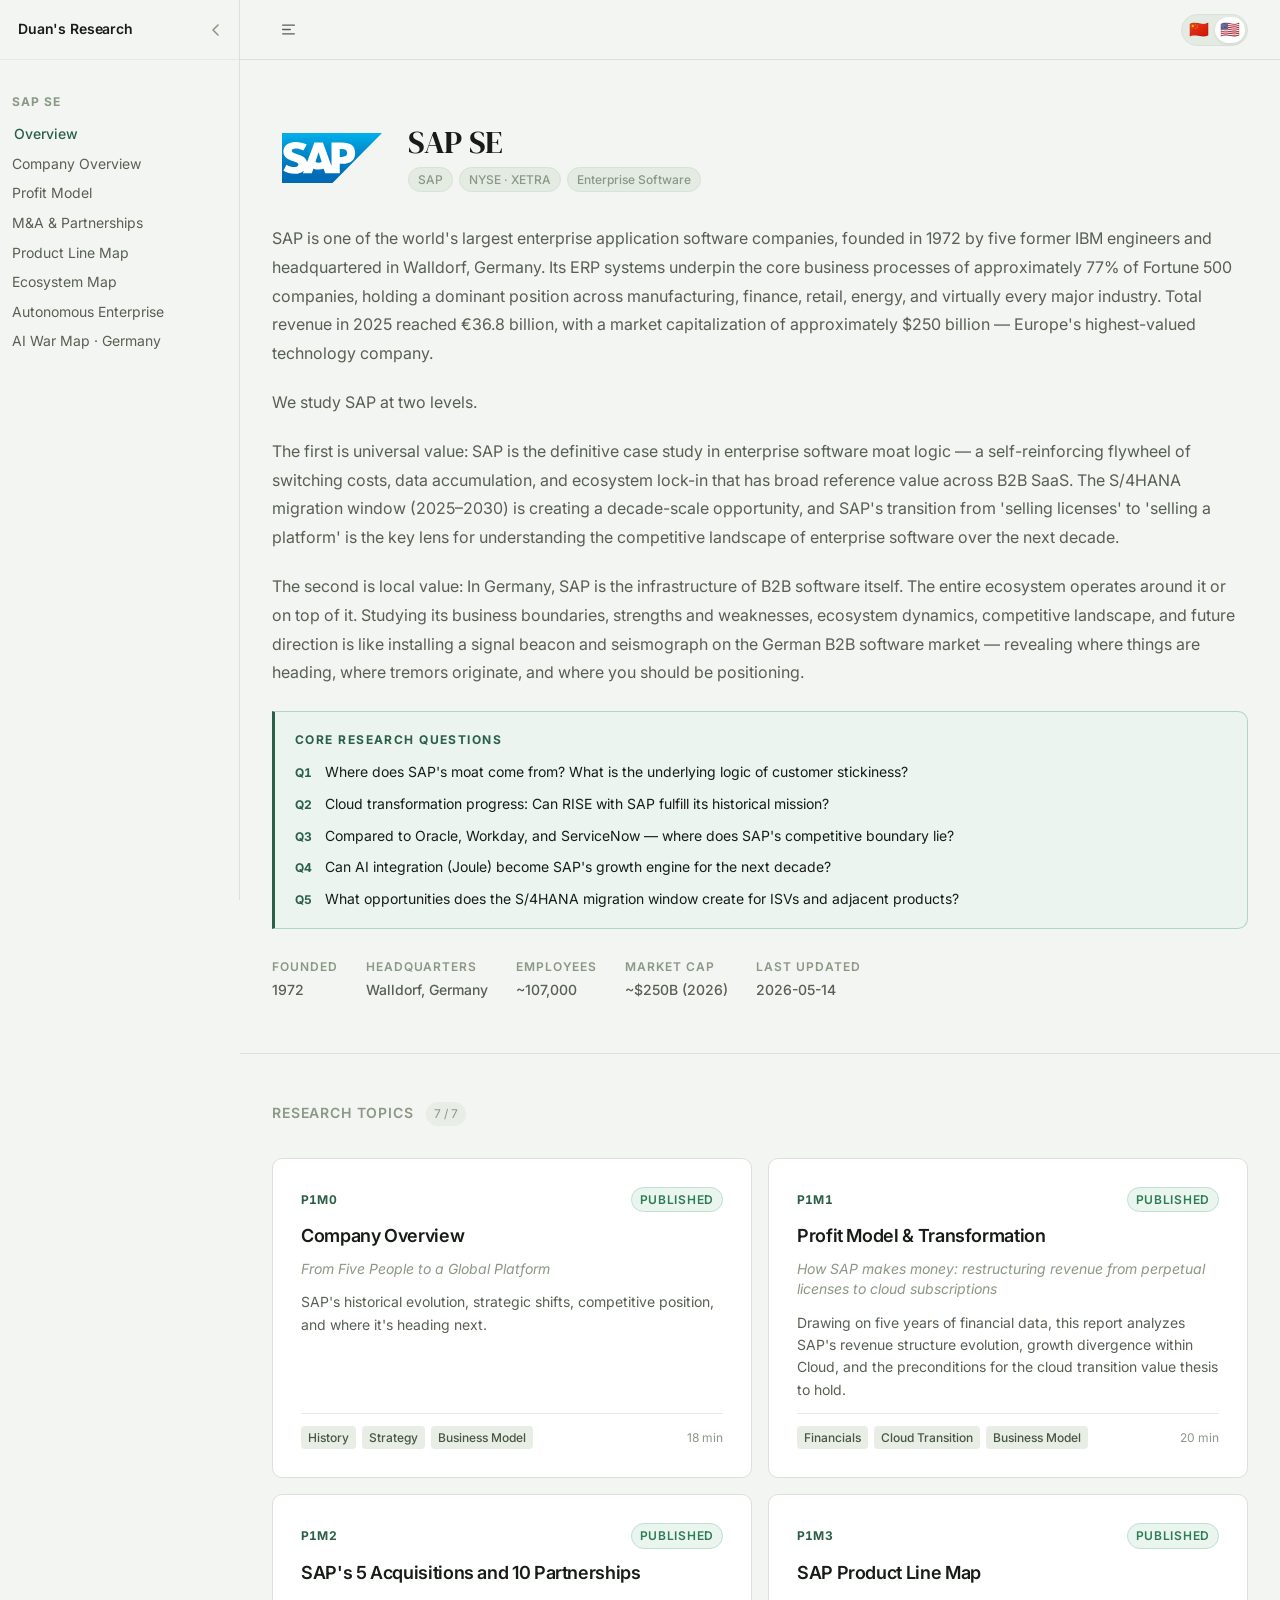
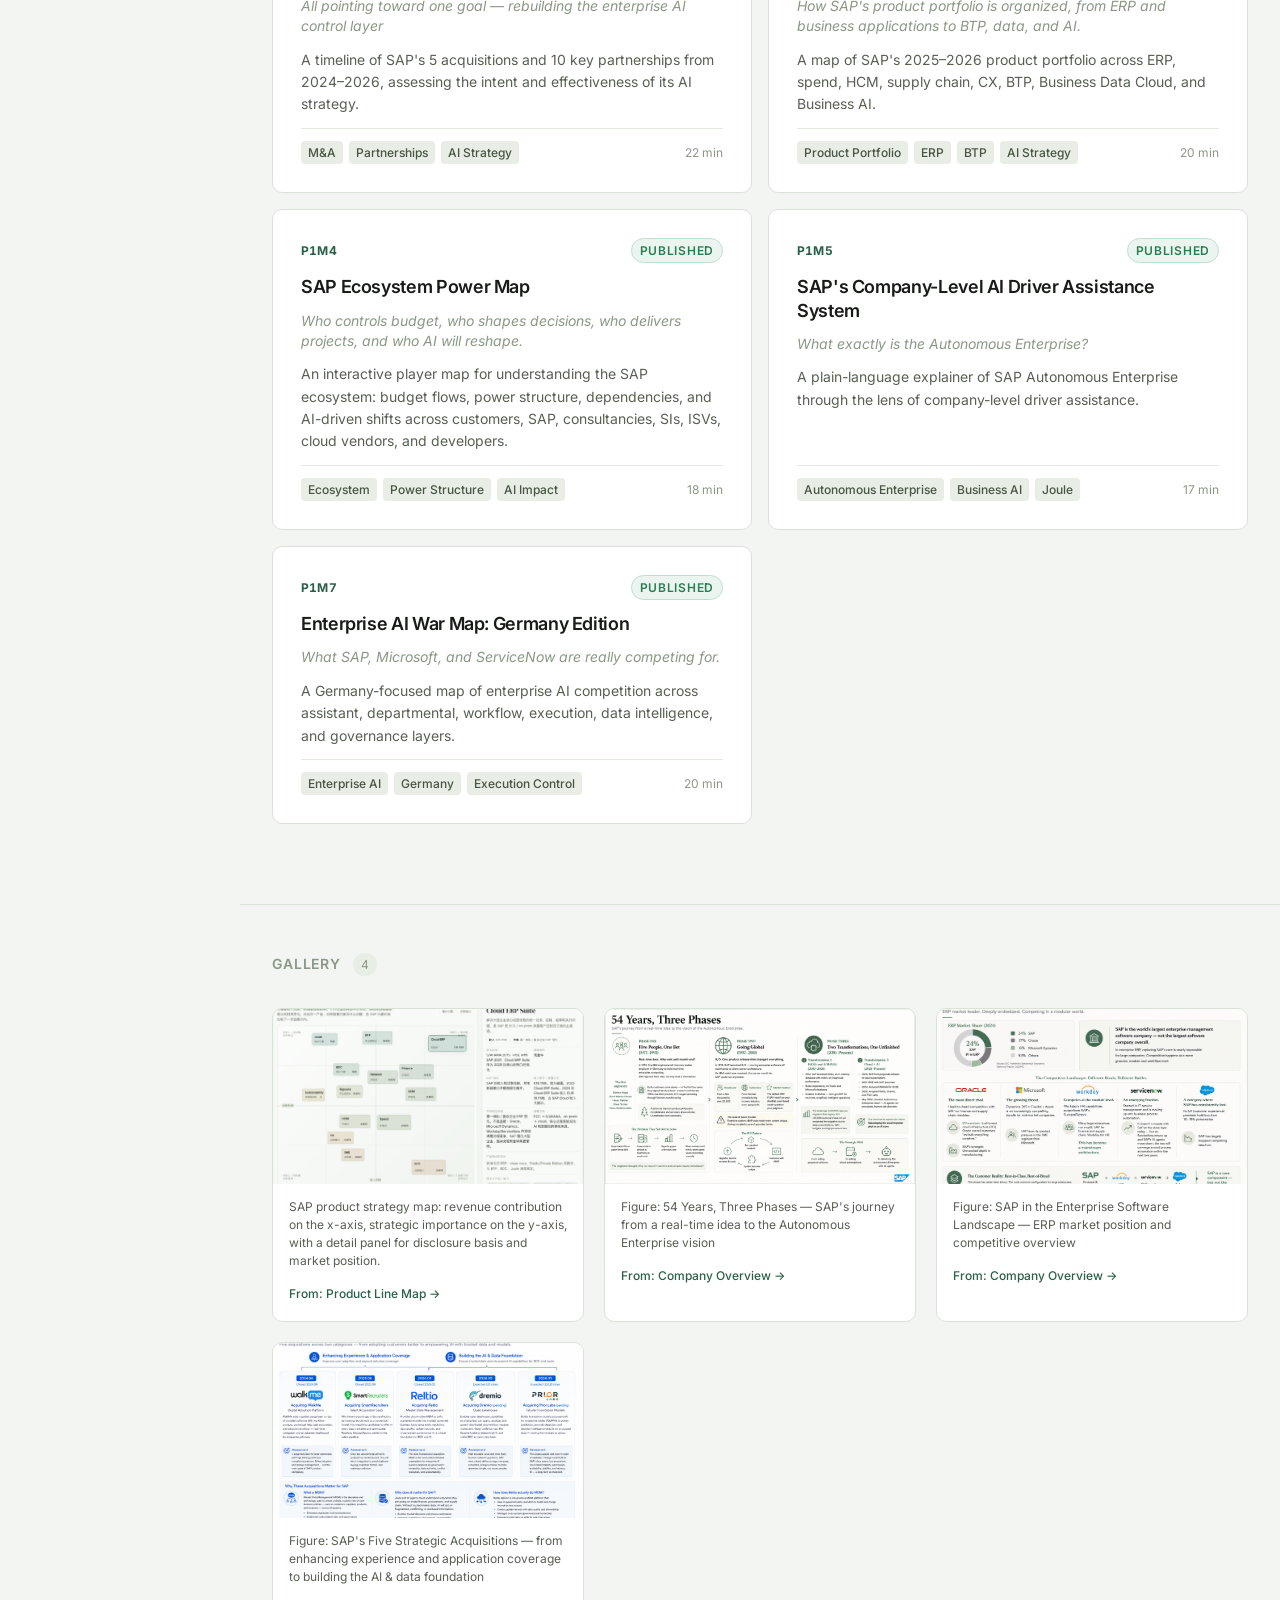
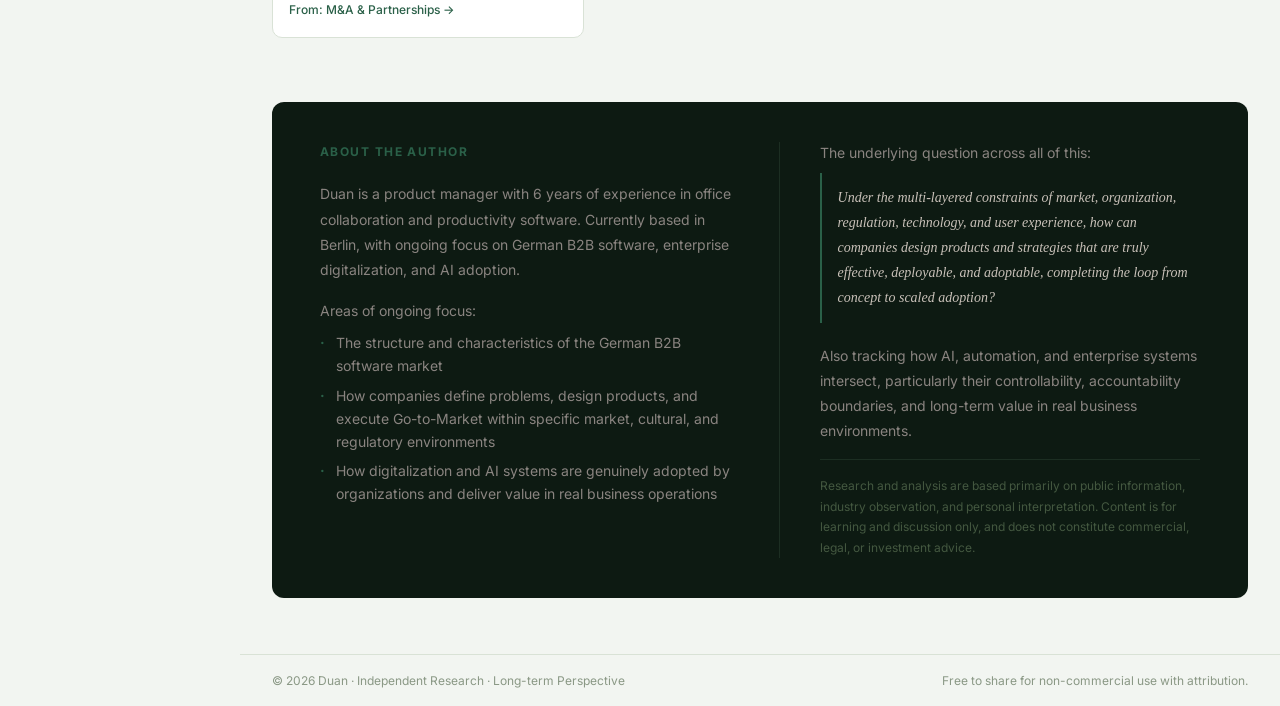
==== commit 9641d63e: "Add SAP product line and enterprise AI research maps" ====
--- a/index.html
+++ b/index.html
@@ -31,8 +31,8 @@
 
   </div>
 
-  <script src="config.js"></script>
-  <script src="assets/script.js"></script>
-  <script src="assets/router.js"></script>
+  <script src="config.js?v=20260607-map-asset"></script>
+  <script src="assets/script.js?v=20260607-map-asset"></script>
+  <script src="assets/router.js?v=20260607-map-asset"></script>
 </body>
 </html>
--- a/assets/style.css
+++ b/assets/style.css
@@ -351,19 +351,16 @@
   margin-bottom: 32px;
 }
 .hub-logo {
-  width: 48px;
-  height: 48px;
-  background: var(--accent);
-  border-radius: 10px;
-  display: flex;
-  align-items: center;
-  justify-content: center;
-  font-size: var(--fs-ui);
-  font-weight: 700;
-  color: #fff;
-  letter-spacing: .04em;
-  font-family: var(--font-sans);
+  width: 120px;
+  height: 50px;
   flex-shrink: 0;
+  display: flex;
+  align-items: center;
+}
+.hub-logo img {
+  width: 100%;
+  height: 100%;
+  object-fit: contain;
 }
 .hub-hero-name {
   font-size: var(--fs-heading-lg);
@@ -727,7 +724,6 @@
 }
 .article-header {
   padding: 48px 0 40px;
-  border-bottom: 1px solid var(--border);
   margin-bottom: 48px;
 }
 .article-topic-label {
@@ -771,11 +767,11 @@
 }
 .article-meta-item svg { opacity: .5; }
 .article-meta-divider {
-  width: 3px;
-  height: 3px;
+  width: 2px;
+  height: 2px;
   border-radius: 50%;
   background: var(--text-3);
-  opacity: .4;
+  opacity: .2;
 }
 
 /* Article body — flex, content + sticky TOC */
@@ -940,15 +936,11 @@
   letter-spacing: -.01em;
   line-height: 1.25;
   color: var(--text-1);
-  margin-top: 60px;
+  margin-top: 72px;
   margin-bottom: 18px;
-  padding-top: 28px;
-  border-top: 1px solid var(--border);
 }
 .article-content h2:first-child {
   margin-top: 0;
-  border-top: none;
-  padding-top: 0;
 }
 .article-content h3 {
   font-family: var(--font-sans);
@@ -960,6 +952,63 @@
   margin-top: 36px;
   margin-bottom: 12px;
 }
+.article-figure {
+  margin: 40px 0;
+}
+.article-figure img {
+  width: 100%;
+  display: block;
+  mix-blend-mode: multiply;
+  cursor: zoom-in;
+}
+.article-figure figcaption {
+  margin-top: 10px;
+  font-family: var(--font-sans);
+  font-size: var(--fs-annotation);
+  color: var(--text-3);
+}
+
+/* ─── Lightbox ───────────────────────────────────────────── */
+.lightbox {
+  display: none;
+  position: fixed;
+  inset: 0;
+  z-index: 1000;
+  background: rgba(0, 0, 0, .72);
+  backdrop-filter: blur(6px);
+  align-items: center;
+  justify-content: center;
+  cursor: zoom-out;
+}
+.lightbox.open {
+  display: flex;
+}
+.lightbox img {
+  max-width: min(92vw, 1200px);
+  max-height: 90vh;
+  object-fit: contain;
+  border-radius: var(--radius-lg);
+  mix-blend-mode: normal;
+  cursor: zoom-out;
+}
+.lightbox-close {
+  position: fixed;
+  top: 20px;
+  right: 24px;
+  width: 36px;
+  height: 36px;
+  border-radius: 50%;
+  background: rgba(255,255,255,.15);
+  border: none;
+  cursor: pointer;
+  display: flex;
+  align-items: center;
+  justify-content: center;
+  color: #fff;
+  font-size: 20px;
+  line-height: 1;
+}
+.lightbox-close:hover { background: rgba(255,255,255,.25); }
 .article-content p {
   font-family: var(--font-sans);
   font-size: var(--fs-body);
@@ -1017,11 +1066,8 @@
 
 /* Callout box */
 .callout {
-  background: var(--surface);
-  border: 1px solid var(--border);
-  border-left: 3px solid var(--accent);
-  border-radius: 0 var(--radius-lg) var(--radius-lg) 0;
-  padding: 18px 20px;
+  border-left: 2px solid var(--accent);
+  padding: 4px 20px;
   margin: 28px 0;
 }
 .callout-label {
@@ -1084,86 +1130,220 @@
 /* ─── Article Footer ─────────────────────────────────── */
 .article-end {
   margin-top: 64px;
-  padding-top: 32px;
-  border-top: 1px solid var(--border);
 }
 .article-end-section {
   margin-bottom: 28px;
 }
 .article-end-label {
-  font-size: var(--fs-annotation);
+  font-family: var(--font-sans);
+  font-size: var(--fs-body);
   font-weight: 600;
-  letter-spacing: .1em;
-  text-transform: uppercase;
-  color: var(--text-3);
-  margin-bottom: 10px;
-  font-family: var(--font-sans);
+  color: var(--text-1);
+  margin-bottom: 12px;
 }
 .article-end p, .article-end li {
-  font-size: var(--fs-ui);
-  line-height: 1.65;
-  color: var(--text-3);
-  font-family: var(--font-sans);
-}
-.article-end ul { padding-left: 16px; }
-.article-end li { margin-bottom: 4px; }
-
-/* ─── Rich Footer ────────────────────────────────────── */
-.page-footer {
-  background: #0D1A12;
-  margin-top: 0;
-}
-.footer-body {
+  font-family: var(--font-sans);
+  font-size: var(--fs-body);
+  line-height: 1.85;
+  color: var(--text-1);
+}
+.article-end ul { padding-left: 20px; }
+.article-end li { margin-bottom: 6px; }
+
+/* ─── Hub: Gallery ───────────────────────────────────────── */
+.hub-gallery {
   max-width: 1120px;
   margin: 0 auto;
-  padding: 56px var(--page-gutter) 40px;
+  padding: 48px var(--page-gutter) 64px;
+  border-top: 1px solid var(--border);
+}
+
+.gallery-grid {
   display: grid;
-  grid-template-columns: 1.4fr 1fr 1fr;
-  gap: 56px;
-}
-.footer-col-label {
+  grid-template-columns: repeat(3, 1fr);
+  gap: 20px;
+  margin-top: 24px;
+}
+
+.gallery-card {
+  background: var(--surface);
+  border: 1px solid var(--border);
+  border-radius: var(--radius-lg);
+  overflow: hidden;
+  transition: box-shadow var(--transition), transform var(--transition);
+}
+
+.gallery-card:hover {
+  box-shadow: var(--shadow-md);
+  transform: translateY(-2px);
+}
+
+.gallery-img-wrap {
+  aspect-ratio: 16 / 9;
+  overflow: hidden;
+  background: #fff;
+}
+
+.gallery-img {
+  width: 100%;
+  height: 100%;
+  object-fit: cover;
+  display: block;
+  mix-blend-mode: multiply;
+  cursor: zoom-in;
+  transition: transform 300ms ease;
+}
+
+.gallery-card:hover .gallery-img {
+  transform: scale(1.03);
+}
+
+.gallery-card-body {
+  padding: 14px 16px 16px;
+}
+
+.gallery-caption {
+  font-size: var(--fs-annotation);
+  color: var(--text-2);
+  line-height: 1.5;
+  margin-bottom: 10px;
+}
+
+.gallery-article-link {
+  font-size: var(--fs-annotation);
+  color: var(--accent);
+  font-weight: 500;
+  text-decoration: none;
+}
+
+.gallery-article-link:hover {
+  color: var(--accent-hover);
+  text-decoration: underline;
+}
+
+/* ─── About Card (hub page) ──────────────────────────────── */
+.hub-about {
+  max-width: 1120px;
+  margin: 0 auto;
+  padding: 0 var(--page-gutter) 56px;
+}
+.about-card {
+  background: #0D1A12;
+  border-radius: 12px;
+  padding: 40px 48px;
+  display: flex;
+  gap: 0;
+  align-items: flex-start;
+}
+.about-card-left {
+  flex: 1.1;
+  min-width: 0;
+  padding-right: 40px;
+}
+.about-card-sep {
+  width: 1px;
+  background: #1C2E22;
+  flex-shrink: 0;
+  align-self: stretch;
+}
+.about-card-right {
+  flex: 1;
+  min-width: 0;
+  padding-left: 40px;
+}
+.about-card-label {
   font-size: var(--fs-annotation);
   font-weight: 700;
-  letter-spacing: .14em;
+  letter-spacing: .12em;
   text-transform: uppercase;
   color: var(--accent);
-  margin-bottom: 14px;
-  font-family: var(--font-sans);
-}
-.footer-col-title {
-  font-size: var(--fs-body);
-  font-weight: 600;
-  color: #F0EBE3;
-  margin-bottom: 10px;
-  font-family: var(--font-sans);
-  letter-spacing: -.01em;
-}
-.footer-col-body {
-  font-size: var(--fs-ui);
+  margin-bottom: 20px;
+  font-family: var(--font-sans);
+}
+.about-card-para {
+  font-size: var(--fs-ui);
+  line-height: 1.8;
+  color: #8A8480;
+  font-family: var(--font-sans);
+  margin-bottom: 16px;
+}
+.about-card-focus-label {
+  font-size: var(--fs-ui);
+  line-height: 1.8;
+  color: #8A8480;
+  font-family: var(--font-sans);
+  margin-bottom: 8px;
+}
+.about-card-list {
+  list-style: none;
+  padding: 0;
+  margin: 0 0 20px 0;
+  display: flex;
+  flex-direction: column;
+  gap: 6px;
+}
+.about-card-list-item {
+  font-size: var(--fs-ui);
+  line-height: 1.65;
+  color: #8A8480;
+  font-family: var(--font-sans);
+  padding-left: 16px;
+  position: relative;
+}
+.about-card-list-item::before {
+  content: "·";
+  position: absolute;
+  left: 0;
+  color: var(--accent);
+  font-weight: 700;
+}
+.about-card-core-label {
+  font-size: var(--fs-ui);
+  color: #8A8480;
+  font-family: var(--font-sans);
+  margin-bottom: 8px;
+}
+.about-card-core-text {
+  font-size: var(--fs-ui);
+  line-height: 1.8;
+  color: #C8C0B8;
+  font-family: var(--font-serif);
+  font-style: italic;
+  padding: 12px 0 12px 16px;
+  border-left: 2px solid #2A6048;
+  margin-bottom: 20px;
+}
+.about-card-disclaimer {
+  font-size: var(--fs-annotation);
   line-height: 1.7;
-  color: #8A8480;
-  font-family: var(--font-sans);
-}
-.footer-col-body p { margin-bottom: 10px; }
-.footer-col-body p:last-child { margin-bottom: 0; }
-
+  color: #445840;
+  font-family: var(--font-sans);
+  margin-top: 8px;
+  padding-top: 16px;
+  border-top: 1px solid #1C2E22;
+}
+
+/* ─── Footer (slim — copyright bar only) ─────────────────── */
+.page-footer {
+  background: var(--bg);
+  border-top: 1px solid var(--border);
+}
 .footer-bar {
-  border-top: 1px solid #1C2E22;
   max-width: 1120px;
   margin: 0 auto;
-  padding: 20px var(--page-gutter);
+  padding: 16px var(--page-gutter);
   display: flex;
   align-items: center;
   justify-content: space-between;
 }
 .footer-bar-left {
   font-size: var(--fs-annotation);
-  color: #445840;
+  color: var(--text-3);
   font-family: var(--font-sans);
 }
 .footer-bar-right {
   font-size: var(--fs-annotation);
-  color: #445840;
+  color: var(--text-3);
   font-family: var(--font-sans);
 }
 
@@ -1213,11 +1393,17 @@
 
 @media (max-width: 960px) {
   .topics-grid { grid-template-columns: 1fr; }
+  .gallery-grid { grid-template-columns: repeat(2, 1fr); }
   .article-body { flex-direction: column; }
   .toc-panel { display: none; }
+  .about-card { flex-direction: column; padding: 28px 24px; }
+  .about-card-left { padding-right: 0; padding-bottom: 24px; }
+  .about-card-right { padding-left: 0; padding-top: 24px; }
+  .about-card-sep { width: auto; height: 1px; align-self: auto; }
 }
 
 @media (max-width: 600px) {
+  .gallery-grid { grid-template-columns: 1fr; }
   .nav-links { display: none; }
   .nav-center-title { display: none; }
   .hub-hero { padding-top: 40px; padding-bottom: 36px; }
